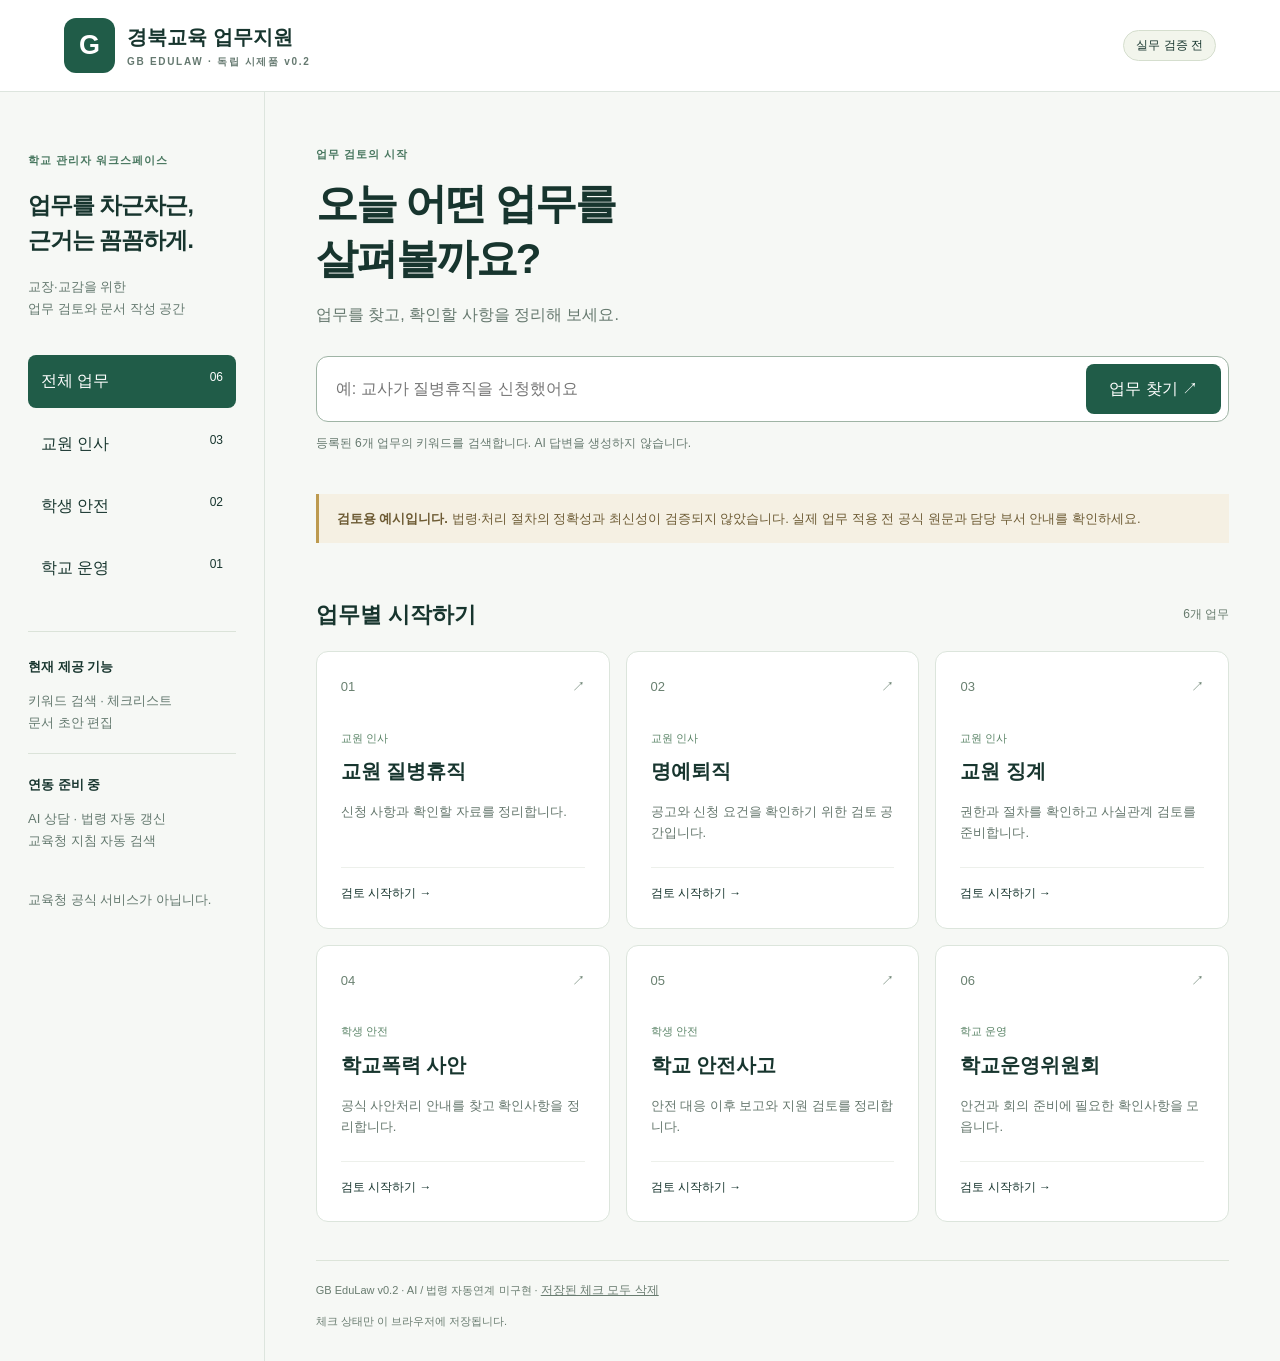
==== docs/index.html @ 46ce8f8f "Create independent GB EduLaw prototype v0.2" ====
<!doctype html><html lang="ko"><head><meta charset="utf-8"><meta name="viewport" content="width=device-width,initial-scale=1"><title>경북교육 업무지원 · GB EduLaw</title><link rel="stylesheet" href="style.css"><script defer src="data.js"></script><script defer src="app.js"></script></head><body>
<header><a class="brand" href="./index.html"><span class="mark">G</span><span>경북교육 업무지원<small>GB EDULAW · 독립 시제품 v0.2</small></span></a><span class="badge">실무 검증 전</span></header>
<div class="layout"><aside><p class="eyebrow">학교 관리자 워크스페이스</p><h2>업무를 차근차근,<br>근거는 꼼꼼하게.</h2><p>교장·교감을 위한<br>업무 검토와 문서 작성 공간</p><nav aria-label="업무 분류"><button data-category="전체" aria-pressed="true">전체 업무 <span>06</span></button><button data-category="교원 인사">교원 인사 <span>03</span></button><button data-category="학생 안전">학생 안전 <span>02</span></button><button data-category="학교 운영">학교 운영 <span>01</span></button></nav><div class="status"><strong>현재 제공 기능</strong><p>키워드 검색 · 체크리스트<br>문서 초안 편집</p><hr><strong>연동 준비 중</strong><p>AI 상담 · 법령 자동 갱신<br>교육청 지침 자동 검색</p></div><small>교육청 공식 서비스가 아닙니다.</small></aside>
<main><section class="intro"><p class="eyebrow">업무 검토의 시작</p><h1>오늘 어떤 업무를<br>살펴볼까요?</h1><p>업무를 찾고, 확인할 사항을 정리해 보세요.</p><form id="search-form" role="search"><label class="sr-only" for="search">업무 키워드</label><input id="search" type="search" placeholder="예: 교사가 질병휴직을 신청했어요" autocomplete="off"><button type="submit">업무 찾기 ↗</button></form><p class="hint">등록된 6개 업무의 키워드를 검색합니다. AI 답변을 생성하지 않습니다.</p></section>
<div class="notice"><strong>검토용 예시입니다.</strong> 법령·처리 절차의 정확성과 최신성이 검증되지 않았습니다. 실제 업무 적용 전 공식 원문과 담당 부서 안내를 확인하세요.</div>
<section id="catalog"><div class="section-heading"><h2>업무별 시작하기</h2><span id="count" role="status"></span></div><div id="cards" class="cards"></div></section>
<section id="detail" hidden aria-labelledby="detail-title"><button id="back" class="text-button">← 업무 목록</button><div class="section-heading"><div><p id="detail-category" class="eyebrow"></p><h2 id="detail-title" tabindex="-1"></h2></div><span class="badge">공식 검증 전</span></div><p id="detail-summary"></p><div class="detail-grid"><div><article><h3>01 · 검토 순서 예시</h3><ol id="steps"></ol></article><article><div class="section-heading"><h3>02 · 확인 체크리스트</h3><span id="progress" role="status"></span></div><div id="checks"></div><button id="reset" class="text-button">이 업무 체크 해제</button></article><article><h3>03 · 공식 자료 확인</h3><p>아래 링크에서 관련 자료를 직접 찾으세요. 조문·시행일·적용 여부는 아직 연결하지 않았습니다.</p><a href="https://www.law.go.kr/" target="_blank" rel="noopener noreferrer">국가법령정보센터 ↗</a><br><a href="https://www.gbe.kr/" target="_blank" rel="noopener noreferrer">경상북도교육청 ↗</a></article></div><article class="editor"><p class="eyebrow">검토 메모</p><h3>문서 초안</h3><p>정식 공문 서식이 아닌 편집용 예시입니다. 이름·진단정보 등 개인정보를 입력하지 마세요.</p><label for="draft">수정 가능한 초안</label><textarea id="draft" rows="18" spellcheck="false"></textarea><p class="hint">초안은 자동 저장하지 않습니다. 업무 전환·새로고침 시 수정 내용이 사라집니다. 필요하면 내려받으세요.</p><div class="actions"><button id="copy">복사</button><button id="download">TXT 내려받기</button><button id="print">인쇄</button></div></article></div></section>
<footer>GB EduLaw v0.2 · AI / 법령 자동연계 미구현 · <button id="clear" class="text-button">저장된 체크 모두 삭제</button><p id="storage-status">체크 상태만 이 브라우저에 저장됩니다.</p><p id="message" role="status" aria-live="polite"></p></footer></main></div></body></html>
---- docs/style.css ----
:root{font-family:-apple-system,BlinkMacSystemFont,'Apple SD Gothic Neo','Malgun Gothic',sans-serif;color:#17352e;background:#f6f8f5;line-height:1.65;font-size:16px}*{box-sizing:border-box}body{margin:0}button,input,textarea{font:inherit}button,a,input,textarea{outline-offset:4px}button{cursor:pointer}button{color:inherit}header{height:92px;padding:0 5%;background:#fff;border-bottom:1px solid #dde5de;display:flex;justify-content:space-between;align-items:center}.brand{display:flex;gap:12px;align-items:center;text-decoration:none;color:inherit;font-weight:750;font-size:20px}.brand small{display:block;font-size:10px;letter-spacing:1.7px;color:#657970}.mark{background:#205c48;color:#fff;border-radius:12px;padding:5px 15px;font-size:27px}.badge{font-size:12px;border:1px solid #d5dece;border-radius:20px;padding:5px 12px;background:#f2f5ec;white-space:nowrap}.layout{max-width:1500px;margin:auto;display:grid;grid-template-columns:265px 1fr}aside{padding:48px 28px;border-right:1px solid #dde5de}aside h2{font-size:23px;line-height:1.5;letter-spacing:-1px}aside p,aside small{color:#63786e;font-size:13px}.eyebrow{font-size:11px!important;font-weight:700;color:#48775f!important;letter-spacing:1px}nav{display:grid;gap:10px;margin:36px 0}nav button{text-align:left;border:0;background:transparent;padding:13px;border-radius:8px}nav button span{float:right;font-size:12px}nav button[aria-pressed=true]{background:#205c48;color:white}.status{border-top:1px solid #dbe3d9;padding-top:24px;margin:24px 0 35px;font-size:13px}hr{border:0;border-top:1px solid #dbe3d9;margin:20px 0}main{padding:42px 5% 20px;min-width:0}.intro{padding:0 0 20px}.intro h1{font-size:42px;line-height:1.3;letter-spacing:-2px;margin:14px 0}.intro>p{color:#66796f}.intro form{display:flex;background:white;border:1px solid #9fb4a5;border-radius:12px;padding:7px;gap:7px;margin-top:27px}input[type=search]{width:100%;min-width:0;border:0;padding:12px;background:transparent}.intro button{background:#205c48;color:white;border:0;border-radius:8px;padding:10px 23px;white-space:nowrap}.hint{font-size:12px;color:#617469}.notice{border-left:3px solid #bd9a4f;background:#f5f0e3;color:#6d5b34;padding:14px 18px;font-size:13px;margin:8px 0 35px}.section-heading{display:flex;justify-content:space-between;align-items:center;gap:15px}.section-heading h2{font-size:22px}.section-heading>span{font-size:12px;color:#677b6d}.cards{display:grid;grid-template-columns:repeat(3,1fr);gap:16px}.card{background:white;border:1px solid #dce5dc;border-radius:12px;padding:24px;text-align:left;transition:transform .15s,border-color .15s}.card:hover{transform:translateY(-3px);border-color:#478164}.card-number{display:flex;justify-content:space-between;font-size:13px;color:#698070;margin-bottom:26px}.card small{font-size:11px;color:#598366}.card h3{font-size:20px;margin:5px 0}.card p{font-size:13px;color:#65776d;min-height:44px}.card-bottom{display:block;border-top:1px solid #edf0eb;padding-top:16px;font-size:12px;margin-top:22px}.text-button{border:0;background:none;padding:0;text-decoration:underline;font-size:12px}.detail-grid{display:grid;grid-template-columns:1fr 1fr;gap:20px}article{background:white;border:1px solid #dde5de;border-radius:12px;padding:22px;margin:18px 0}article h3{font-size:16px;margin-top:0}article p,article li,article a{font-size:13px}article a{color:#205c48}li{padding-bottom:12px}.check{display:flex;gap:10px;align-items:start;font-size:13px;padding:9px 0}.check input{margin-top:6px;accent-color:#205c48}textarea{width:100%;resize:vertical;border:1px solid #c6d6c9;border-radius:6px;background:#fbfcf9;padding:13px;font-size:13px;line-height:1.7}.editor label{font-size:12px;display:block;margin:18px 0 6px}.actions{display:flex;gap:8px;flex-wrap:wrap}.actions button{background:#eaf0e9;border:1px solid #c7d9ca;border-radius:7px;padding:8px 12px;font-size:12px}footer{border-top:1px solid #dce4d9;margin-top:38px;padding-top:20px;font-size:11px;color:#697c70}#message{color:#205c48;font-weight:bold}.sr-only{position:absolute;clip:rect(0,0,0,0);width:1px;height:1px;overflow:hidden}[hidden]{display:none!important}#print-draft{display:none}@media(max-width:1100px){.cards{grid-template-columns:repeat(2,1fr)}.layout{grid-template-columns:215px 1fr}.detail-grid{grid-template-columns:1fr}}@media(max-width:700px){header{height:78px;padding:0 18px}.brand{font-size:16px}.brand small{font-size:8px}.layout{display:block}aside{padding:15px 20px;border:0}aside>p,aside>h2,aside>.status,aside>small{display:none}nav{margin:0;display:flex;gap:4px;overflow:auto}nav button{font-size:12px;white-space:nowrap;padding:10px}nav button span{display:none}main{padding:20px}.intro h1{font-size:34px}.intro button{padding:8px 12px;font-size:13px}input[type=search]{font-size:13px}.cards{gap:12px}.card{padding:16px}.card h3{font-size:17px}.card-number{margin-bottom:18px}.badge{font-size:10px}}@media(max-width:380px){.cards{grid-template-columns:1fr}}@media print{header,aside,.intro,.notice,#catalog,footer,#back,.editor,#reset{display:none!important}.layout,.detail-grid{display:block}main{padding:0}article{break-inside:avoid}#print-draft{display:block;white-space:pre-wrap;font:14px/1.7 sans-serif}body{background:white}}
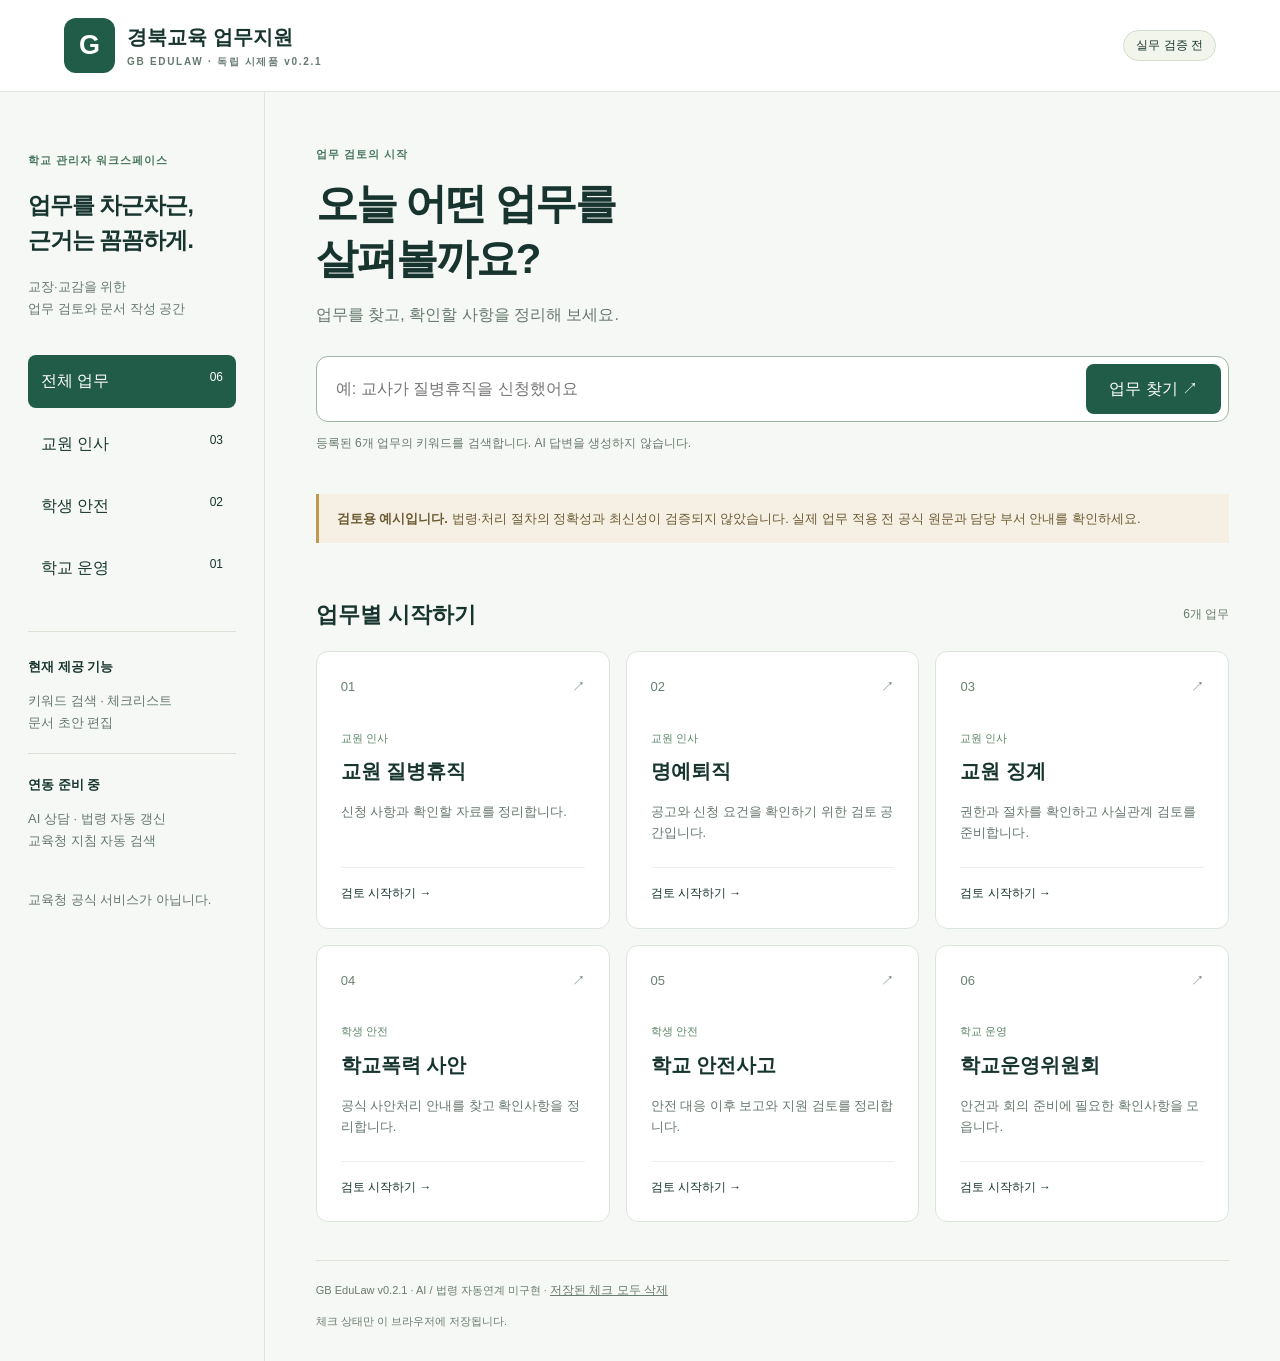
==== commit c0c69afd: "Integrate verified v0.1 source, per-workflow drafts and law links" ====
--- a/docs/index.html
+++ b/docs/index.html
@@ -1,8 +1,8 @@
 <!doctype html><html lang="ko"><head><meta charset="utf-8"><meta name="viewport" content="width=device-width,initial-scale=1"><title>경북교육 업무지원 · GB EduLaw</title><link rel="stylesheet" href="style.css"><script defer src="data.js"></script><script defer src="app.js"></script></head><body>
-<header><a class="brand" href="./index.html"><span class="mark">G</span><span>경북교육 업무지원<small>GB EDULAW · 독립 시제품 v0.2</small></span></a><span class="badge">실무 검증 전</span></header>
+<header><a class="brand" href="./index.html"><span class="mark">G</span><span>경북교육 업무지원<small>GB EDULAW · 독립 시제품 v0.2.1</small></span></a><span class="badge">실무 검증 전</span></header>
 <div class="layout"><aside><p class="eyebrow">학교 관리자 워크스페이스</p><h2>업무를 차근차근,<br>근거는 꼼꼼하게.</h2><p>교장·교감을 위한<br>업무 검토와 문서 작성 공간</p><nav aria-label="업무 분류"><button data-category="전체" aria-pressed="true">전체 업무 <span>06</span></button><button data-category="교원 인사">교원 인사 <span>03</span></button><button data-category="학생 안전">학생 안전 <span>02</span></button><button data-category="학교 운영">학교 운영 <span>01</span></button></nav><div class="status"><strong>현재 제공 기능</strong><p>키워드 검색 · 체크리스트<br>문서 초안 편집</p><hr><strong>연동 준비 중</strong><p>AI 상담 · 법령 자동 갱신<br>교육청 지침 자동 검색</p></div><small>교육청 공식 서비스가 아닙니다.</small></aside>
 <main><section class="intro"><p class="eyebrow">업무 검토의 시작</p><h1>오늘 어떤 업무를<br>살펴볼까요?</h1><p>업무를 찾고, 확인할 사항을 정리해 보세요.</p><form id="search-form" role="search"><label class="sr-only" for="search">업무 키워드</label><input id="search" type="search" placeholder="예: 교사가 질병휴직을 신청했어요" autocomplete="off"><button type="submit">업무 찾기 ↗</button></form><p class="hint">등록된 6개 업무의 키워드를 검색합니다. AI 답변을 생성하지 않습니다.</p></section>
 <div class="notice"><strong>검토용 예시입니다.</strong> 법령·처리 절차의 정확성과 최신성이 검증되지 않았습니다. 실제 업무 적용 전 공식 원문과 담당 부서 안내를 확인하세요.</div>
 <section id="catalog"><div class="section-heading"><h2>업무별 시작하기</h2><span id="count" role="status"></span></div><div id="cards" class="cards"></div></section>
-<section id="detail" hidden aria-labelledby="detail-title"><button id="back" class="text-button">← 업무 목록</button><div class="section-heading"><div><p id="detail-category" class="eyebrow"></p><h2 id="detail-title" tabindex="-1"></h2></div><span class="badge">공식 검증 전</span></div><p id="detail-summary"></p><div class="detail-grid"><div><article><h3>01 · 검토 순서 예시</h3><ol id="steps"></ol></article><article><div class="section-heading"><h3>02 · 확인 체크리스트</h3><span id="progress" role="status"></span></div><div id="checks"></div><button id="reset" class="text-button">이 업무 체크 해제</button></article><article><h3>03 · 공식 자료 확인</h3><p>아래 링크에서 관련 자료를 직접 찾으세요. 조문·시행일·적용 여부는 아직 연결하지 않았습니다.</p><a href="https://www.law.go.kr/" target="_blank" rel="noopener noreferrer">국가법령정보센터 ↗</a><br><a href="https://www.gbe.kr/" target="_blank" rel="noopener noreferrer">경상북도교육청 ↗</a></article></div><article class="editor"><p class="eyebrow">검토 메모</p><h3>문서 초안</h3><p>정식 공문 서식이 아닌 편집용 예시입니다. 이름·진단정보 등 개인정보를 입력하지 마세요.</p><label for="draft">수정 가능한 초안</label><textarea id="draft" rows="18" spellcheck="false"></textarea><p class="hint">초안은 자동 저장하지 않습니다. 업무 전환·새로고침 시 수정 내용이 사라집니다. 필요하면 내려받으세요.</p><div class="actions"><button id="copy">복사</button><button id="download">TXT 내려받기</button><button id="print">인쇄</button></div></article></div></section>
-<footer>GB EduLaw v0.2 · AI / 법령 자동연계 미구현 · <button id="clear" class="text-button">저장된 체크 모두 삭제</button><p id="storage-status">체크 상태만 이 브라우저에 저장됩니다.</p><p id="message" role="status" aria-live="polite"></p></footer></main></div></body></html>
+<section id="detail" hidden aria-labelledby="detail-title"><button id="back" class="text-button">← 업무 목록</button><div class="section-heading"><div><p id="detail-category" class="eyebrow"></p><h2 id="detail-title" tabindex="-1"></h2></div><span class="badge">공식 검증 전</span></div><p id="detail-summary"></p><div class="detail-grid"><div><article><h3>01 · 검토 순서 예시</h3><ol id="steps"></ol></article><article><div class="section-heading"><h3>02 · 확인 체크리스트</h3><span id="progress" role="status"></span></div><div id="checks"></div><button id="reset" class="text-button">이 업무 체크 해제</button></article><article><h3>03 · 공식 자료 확인</h3><p>v0.1에 수록된 참고 법령입니다. 업무에 대한 적용 여부·조문·시행일은 검증 전이며 자동 갱신하지 않습니다.</p><div id="laws" class="law-links"></div><a href="https://www.law.go.kr/" target="_blank" rel="noopener noreferrer">국가법령정보센터 ↗</a><br><a href="https://www.gbe.kr/" target="_blank" rel="noopener noreferrer">경상북도교육청 ↗</a></article></div><article class="editor"><p class="eyebrow">검토 메모</p><h3>문서 초안</h3><p>정식 공문 서식이 아닌 편집용 예시입니다. 이름·진단정보 등 개인정보를 입력하지 마세요.</p><label for="draft">수정 가능한 초안</label><textarea id="draft" rows="18" spellcheck="false"></textarea><p class="hint">초안은 자동 저장하지 않습니다. 업무 전환·새로고침 시 수정 내용이 사라집니다. 필요하면 내려받으세요.</p><div class="actions"><button id="copy">복사</button><button id="download">TXT 내려받기</button><button id="print">인쇄</button></div></article></div></section>
+<footer>GB EduLaw v0.2.1 · AI / 법령 자동연계 미구현 · <button id="clear" class="text-button">저장된 체크 모두 삭제</button><p id="storage-status">체크 상태만 이 브라우저에 저장됩니다.</p><p id="message" role="status" aria-live="polite"></p></footer></main></div></body></html>
--- a/docs/style.css
+++ b/docs/style.css
@@ -1 +1,3 @@
 :root{font-family:-apple-system,BlinkMacSystemFont,'Apple SD Gothic Neo','Malgun Gothic',sans-serif;color:#17352e;background:#f6f8f5;line-height:1.65;font-size:16px}*{box-sizing:border-box}body{margin:0}button,input,textarea{font:inherit}button,a,input,textarea{outline-offset:4px}button{cursor:pointer}button{color:inherit}header{height:92px;padding:0 5%;background:#fff;border-bottom:1px solid #dde5de;display:flex;justify-content:space-between;align-items:center}.brand{display:flex;gap:12px;align-items:center;text-decoration:none;color:inherit;font-weight:750;font-size:20px}.brand small{display:block;font-size:10px;letter-spacing:1.7px;color:#657970}.mark{background:#205c48;color:#fff;border-radius:12px;padding:5px 15px;font-size:27px}.badge{font-size:12px;border:1px solid #d5dece;border-radius:20px;padding:5px 12px;background:#f2f5ec;white-space:nowrap}.layout{max-width:1500px;margin:auto;display:grid;grid-template-columns:265px 1fr}aside{padding:48px 28px;border-right:1px solid #dde5de}aside h2{font-size:23px;line-height:1.5;letter-spacing:-1px}aside p,aside small{color:#63786e;font-size:13px}.eyebrow{font-size:11px!important;font-weight:700;color:#48775f!important;letter-spacing:1px}nav{display:grid;gap:10px;margin:36px 0}nav button{text-align:left;border:0;background:transparent;padding:13px;border-radius:8px}nav button span{float:right;font-size:12px}nav button[aria-pressed=true]{background:#205c48;color:white}.status{border-top:1px solid #dbe3d9;padding-top:24px;margin:24px 0 35px;font-size:13px}hr{border:0;border-top:1px solid #dbe3d9;margin:20px 0}main{padding:42px 5% 20px;min-width:0}.intro{padding:0 0 20px}.intro h1{font-size:42px;line-height:1.3;letter-spacing:-2px;margin:14px 0}.intro>p{color:#66796f}.intro form{display:flex;background:white;border:1px solid #9fb4a5;border-radius:12px;padding:7px;gap:7px;margin-top:27px}input[type=search]{width:100%;min-width:0;border:0;padding:12px;background:transparent}.intro button{background:#205c48;color:white;border:0;border-radius:8px;padding:10px 23px;white-space:nowrap}.hint{font-size:12px;color:#617469}.notice{border-left:3px solid #bd9a4f;background:#f5f0e3;color:#6d5b34;padding:14px 18px;font-size:13px;margin:8px 0 35px}.section-heading{display:flex;justify-content:space-between;align-items:center;gap:15px}.section-heading h2{font-size:22px}.section-heading>span{font-size:12px;color:#677b6d}.cards{display:grid;grid-template-columns:repeat(3,1fr);gap:16px}.card{background:white;border:1px solid #dce5dc;border-radius:12px;padding:24px;text-align:left;transition:transform .15s,border-color .15s}.card:hover{transform:translateY(-3px);border-color:#478164}.card-number{display:flex;justify-content:space-between;font-size:13px;color:#698070;margin-bottom:26px}.card small{font-size:11px;color:#598366}.card h3{font-size:20px;margin:5px 0}.card p{font-size:13px;color:#65776d;min-height:44px}.card-bottom{display:block;border-top:1px solid #edf0eb;padding-top:16px;font-size:12px;margin-top:22px}.text-button{border:0;background:none;padding:0;text-decoration:underline;font-size:12px}.detail-grid{display:grid;grid-template-columns:1fr 1fr;gap:20px}article{background:white;border:1px solid #dde5de;border-radius:12px;padding:22px;margin:18px 0}article h3{font-size:16px;margin-top:0}article p,article li,article a{font-size:13px}article a{color:#205c48}li{padding-bottom:12px}.check{display:flex;gap:10px;align-items:start;font-size:13px;padding:9px 0}.check input{margin-top:6px;accent-color:#205c48}textarea{width:100%;resize:vertical;border:1px solid #c6d6c9;border-radius:6px;background:#fbfcf9;padding:13px;font-size:13px;line-height:1.7}.editor label{font-size:12px;display:block;margin:18px 0 6px}.actions{display:flex;gap:8px;flex-wrap:wrap}.actions button{background:#eaf0e9;border:1px solid #c7d9ca;border-radius:7px;padding:8px 12px;font-size:12px}footer{border-top:1px solid #dce4d9;margin-top:38px;padding-top:20px;font-size:11px;color:#697c70}#message{color:#205c48;font-weight:bold}.sr-only{position:absolute;clip:rect(0,0,0,0);width:1px;height:1px;overflow:hidden}[hidden]{display:none!important}#print-draft{display:none}@media(max-width:1100px){.cards{grid-template-columns:repeat(2,1fr)}.layout{grid-template-columns:215px 1fr}.detail-grid{grid-template-columns:1fr}}@media(max-width:700px){header{height:78px;padding:0 18px}.brand{font-size:16px}.brand small{font-size:8px}.layout{display:block}aside{padding:15px 20px;border:0}aside>p,aside>h2,aside>.status,aside>small{display:none}nav{margin:0;display:flex;gap:4px;overflow:auto}nav button{font-size:12px;white-space:nowrap;padding:10px}nav button span{display:none}main{padding:20px}.intro h1{font-size:34px}.intro button{padding:8px 12px;font-size:13px}input[type=search]{font-size:13px}.cards{gap:12px}.card{padding:16px}.card h3{font-size:17px}.card-number{margin-bottom:18px}.badge{font-size:10px}}@media(max-width:380px){.cards{grid-template-columns:1fr}}@media print{header,aside,.intro,.notice,#catalog,footer,#back,.editor,#reset{display:none!important}.layout,.detail-grid{display:block}main{padding:0}article{break-inside:avoid}#print-draft{display:block;white-space:pre-wrap;font:14px/1.7 sans-serif}body{background:white}}
+
+.law-links{display:grid;gap:8px;margin:14px 0}.law-links a{padding:8px 10px;border:1px solid #c7d9ca;border-radius:6px;text-decoration:none}
